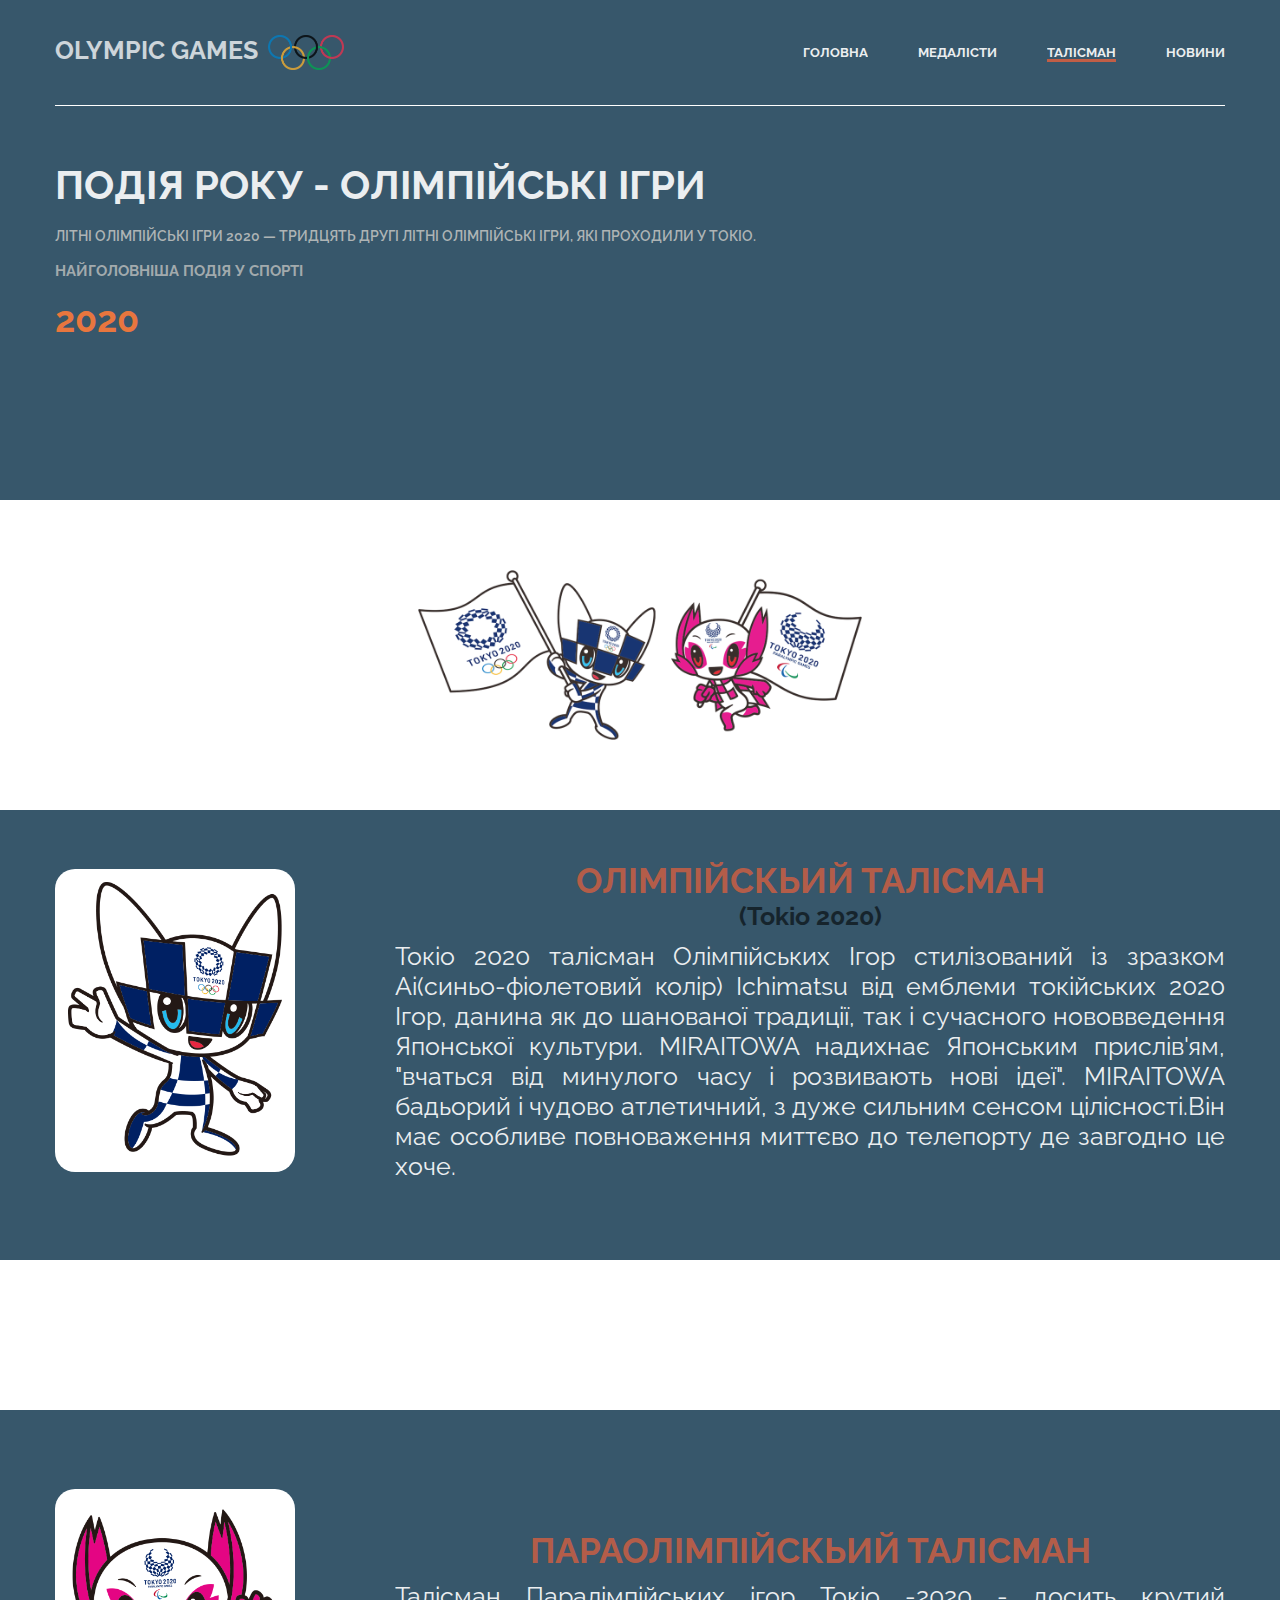
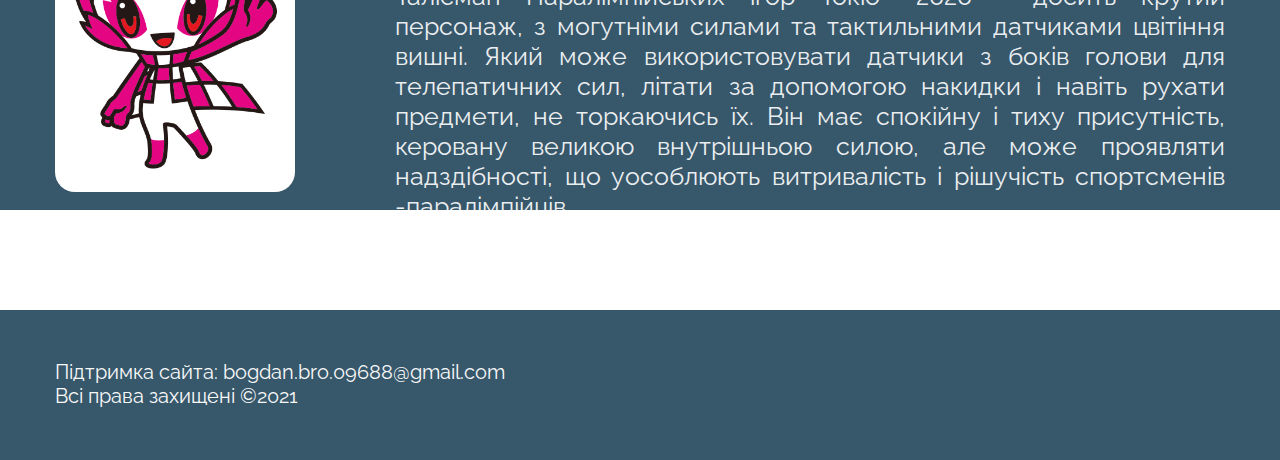
==== index3.html @ ca6afba3 "Add files via upload" ====
<!DOCTYPE html>
<html>
<head>
	<link rel="stylesheet" type="text/css" href="sc/style1.css">
	<link rel="preconnect" href="https://fonts.googleapis.com">
	<link rel="preconnect" href="https://fonts.gstatic.com" crossorigin>
	<link href="https://fonts.googleapis.com/css2?family=Open+Sans:wght@700&family=Raleway:wght@400;600;700&display=swap" rel="stylesheet">
	<link href="https://fonts.googleapis.com/css2?family=Contrail+One&display=swap" rel="stylesheet">
	
	<meta charset="utf-8">
	<title>Талісмани</title>
</head>
<body style="background-color: #ffff;">

<header class="top">
	<div class="nap">
		<div class="top_all">
			<div class="lv">
				OLYMPIC GAMES<img src="img/top.png" height="35px" style="padding: 0 0 0 10px;">
			</div>
		
		<nav class="upr">
			<a class="nav" href="index.html">ГОЛОВНА</a>
			<a class="nav" href="index2.html">МЕДАЛІСТИ</a>
		
			<a class="nav" href="index3.html" style="text-decoration: underline 3px solid #d15f43;" >ТАЛІСМАН</a>
			<a class="nav" href="https://olympics.com/ru/">НОВИНИ</a>
		</nav>
	</div>
</div>
</header>
<div class="bgt">
	<div class="nap">
		<div class="in_nap">
		<h1 class="bgt_title">Подія року - олімпійські ігри</h1>
		<div class="lkbut">Літні Олімпійські ігри 2020 — тридцять другі літні Олімпійські ігри, які проходили у Токіо.</div>
			<h2 class="pid">Найголовніша подія у спорті</h2>
			<h3 class="pid" style="color: #fc7a3a; font-size: 36px;">2020</h3>
			</div>
	</div>
</div>
<div class="ts_bg">
	<img src="img/ts_pic.png" class="ts_pic" height="170px">
</div>
<div>	
</div>

<div class="tlbg">	
<div class="inf1_tal">
	<div style="background-color: #fff; border-radius: 20px;">
		<img src="img/ts1.png" class="ts1">	
	</div>
	<div class="ts_inf"><h1 class="uk1" style="padding:0px">Олімпійскьий талісман <p class="tstx">(Tokio 2020)</p></h1>
		Токіо 2020 талісман Олімпійських Ігор стилізований із зразком Ai(синьо-фіолетовий колір) Ichimatsu від емблеми токійських 2020 Ігор, данина як до шанованої традиції, так і сучасного нововведення Японської культури. MIRAITOWA надихнає Японським прислів'ям, "вчаться від минулого часу і розвивають нові ідеї". MIRAITOWA бадьорий і чудово атлетичний, з дуже сильним сенсом цілісності.Він має особливе повноваження миттєво до телепорту де завгодно це хоче.
	</div>
</div>
</div>

<div class="tlbg2" style="margin-top: 150px;">	
<div class="inf1_tal">
	<div style="background-color: #fff; border-radius: 20px;">
		<img src="img/ts2.png" class="ts1">	
	</div>
	<div class="ts_inf" >
		<h1 class="uk1" >Параолімпійскьий талісман</h1>
		Талісман Паралімпійських ігор Токіо -2020 - досить крутий персонаж, з могутніми силами та тактильними датчиками цвітіння вишні. Який може використовувати датчики з боків голови для телепатичних сил, літати за допомогою накидки і навіть рухати предмети, не торкаючись їх. Він має спокійну і тиху присутність, керовану великою внутрішньою силою, але може проявляти надздібності, що уособлюють витривалість і рішучість спортсменів -паралімпійців. 
	</div>
	
</div>
</div>
<div style="width: 100%; background-color: #37576b; margin-top:100px;"><div class="footer1">Підтримка сайта: bogdan.bro.09688@gmail.com <br>  <p>Всі права захищені &copy2021</p></div></div>	

</body>	
</html>
---- sc/style1.css ----
body{
	background-color: #f9f9f9;
	margin: 0;
	font-family: 'Raleway', sans-serif;
	font-size: 14px;
	/*font-family: 'Contrail One', cursive;*/
	
}

*,
*:before,
*:after:{
	box-sizing: border-box;
}

h1, h2, h3, h4, h5, h6 {
margin: 0;
opacity: .9;
}


p{
	margin: 0 0 10px 0;
}

.top{
	height: 100px;
	width:100%;
	position: absolute;
	top: 0;
	left: 0;
	z-index: 100;
}
.nap{
	width: 100%;
	max-width: 1170px;
	margin: 0 auto;
}


.top_all{ 
	align-items: center;
	padding: 35px 0;
	display: flex;
	justify-content: space-between;
	border-bottom: 1px solid #ffff;
}

.upr{
	font-size: 13px;
	font-weight: bold;
	text-transform: uppercase;
	display: flex;
}

.upr: first-child{
	margin-left: 0;
}
.nav{
	margin: 0 0 0 50px;
	color: #ffff;
	text-decoration: none;
	opacity: .9;
	transition: opacity .1s linear;

}

.nav:hover{
	opacity: 1;
	text-decoration: underline 3px solid #d15f43;

}

.tp_pn{
}

.bgt{
	height: 500px;
	padding-top: 0px;
	background-color: #37576b;
	width: 100%;
	z-index: 99;
	display: flex;
	flex-direction: column;
	justify-content: center;
}

.lv{
	font-size: 25px;
	font-weight: bold;
	text-transform: uppercase;
	display: flex;
	color: #ffff;
	text-decoration: none;
	opacity: .75;
	transition: opacity .1s linear;
}

.bgt_title{
	margin: 0;
	font-size: 40px;
	text-transform: uppercase;
	color: #ffff;

	

}

.in_nap{
	width: 100%;
	max-width: 1170px;
	margin: 0 auto;

}

.pid{
	display: flex;
	justify-content: left;
	font-size: 15px;
	padding: 18px 0 0 0;
	color:#aeb4b5;
	text-transform: uppercase;
}



.lkbut{	
	color:#aeb4b5;
	text-transform: uppercase;
	align-content: left	;
	font-weight: 600;
	padding-top: 20px;

}

.crt{
	padding: 50px 0 100px 0;
	display: flex;
	justify-content: space-around;
	width: 100%;
	max-width: 1170px;
	margin: 0 auto;
}

.crt img{

	height: 250px;
	border: 5px solid #d15f43;
}


.inf2{
	width: 100%;
	background-color: 	#37576b;
	height: 400px;
	padding: auto;
	display: flex;
	justify-items: center;
}


.inf3{
	text-align: justify;
	font-size: 25px;
	color: #ffff;
	width: 100%;
	max-width: 1170px;
	margin: auto;
}

.inf4{
	display: block;
	text-align: justify;
	height: 230px;
	width: 100%;
	max-width: 1170px;
	margin: 0 auto;
	display: flex;
	justify-content: space-around;
	padding: 50px 0;
}
.glov{
	margin: 0 auto;
	width: 100%;
	max-width: 1170px;
	display: flex;
	justify-content: center;
	text-align: justify;
}

.inf4_inf{
	max-height: 250px;
	width: 100%;
	font-size: 25px;
	padding: 0 0 0 50px;
}
.inf4_pic{
	border-radius: 10px;
	height: 280px;

}
.uk1{
	font-size: 35px;
	color: #d15f43;
	text-transform: uppercase;
	text-align: center;
	padding: 70px 0 10px 0;
}

.footer1{
	font-size: 20px;
	max-width: 1170px;
	margin: 100px 0 0 0;
	height: 50px;
	margin: 0 auto;
	color: #f9f9f9;
	padding: 50px;
}

table {
padding: 0px 0 50px 0;
display: flex;
align-items: center;
font-size: 20px;
border-collapse: collapse;
text-align: center;
}
th, td:first-child {
background: #AFCDE7;
color: white;
padding: 18px 30px;
}
th, td {

border-style: solid;
border-width: 0 1px 1px 0;
border-color: white;
}	
td {
background: #D8E6F3;

}
th:first-child, td:first-child {
text-align: left;
}

.sp{
	width: 100%;
	margin: 0 auto;
	display: flex;
	justify-content: center;

}

.ts_bg{
	background-color: #fff;
	padding: 70px 0;
	display: flex;
	justify-content: center;
	opacity: .9;
}


.tstx{
	color: #000;
	text-transform: capitalize;
	text-align: center;
	font-size: 25px;
	opacity: .7;
}

.inf1_tal{
	width: 100%;
	max-width: 1170px;
	margin: 0 auto;
	display: flex;
	justify-content: space-between;
}



.inf1_tal{
	display: block;
	text-align: justify;
	
	width: 100%;
	max-width: 1170px;
	margin: 0 auto;
	display: flex;
	justify-content: space-betwee;
	align-items: center;
	padding: 50px 0;
}

.ts_inf{
	width: 80%;
	font-size: 25px;
	padding: 0 0 0 100px;
	color: white;
	opacity: .9;
}
.ts1{
	border-radius: 10px;
	height: 300px;

}

.tlbg{
	height: 450px;
	width: 100%;
	background-color:#37576b ;
}

.glov{
	width: 100%;
	height: 350px;
}

.tlbg2{
	height: 400px;
	width: 100%;
	background-color:#37576b ;
}
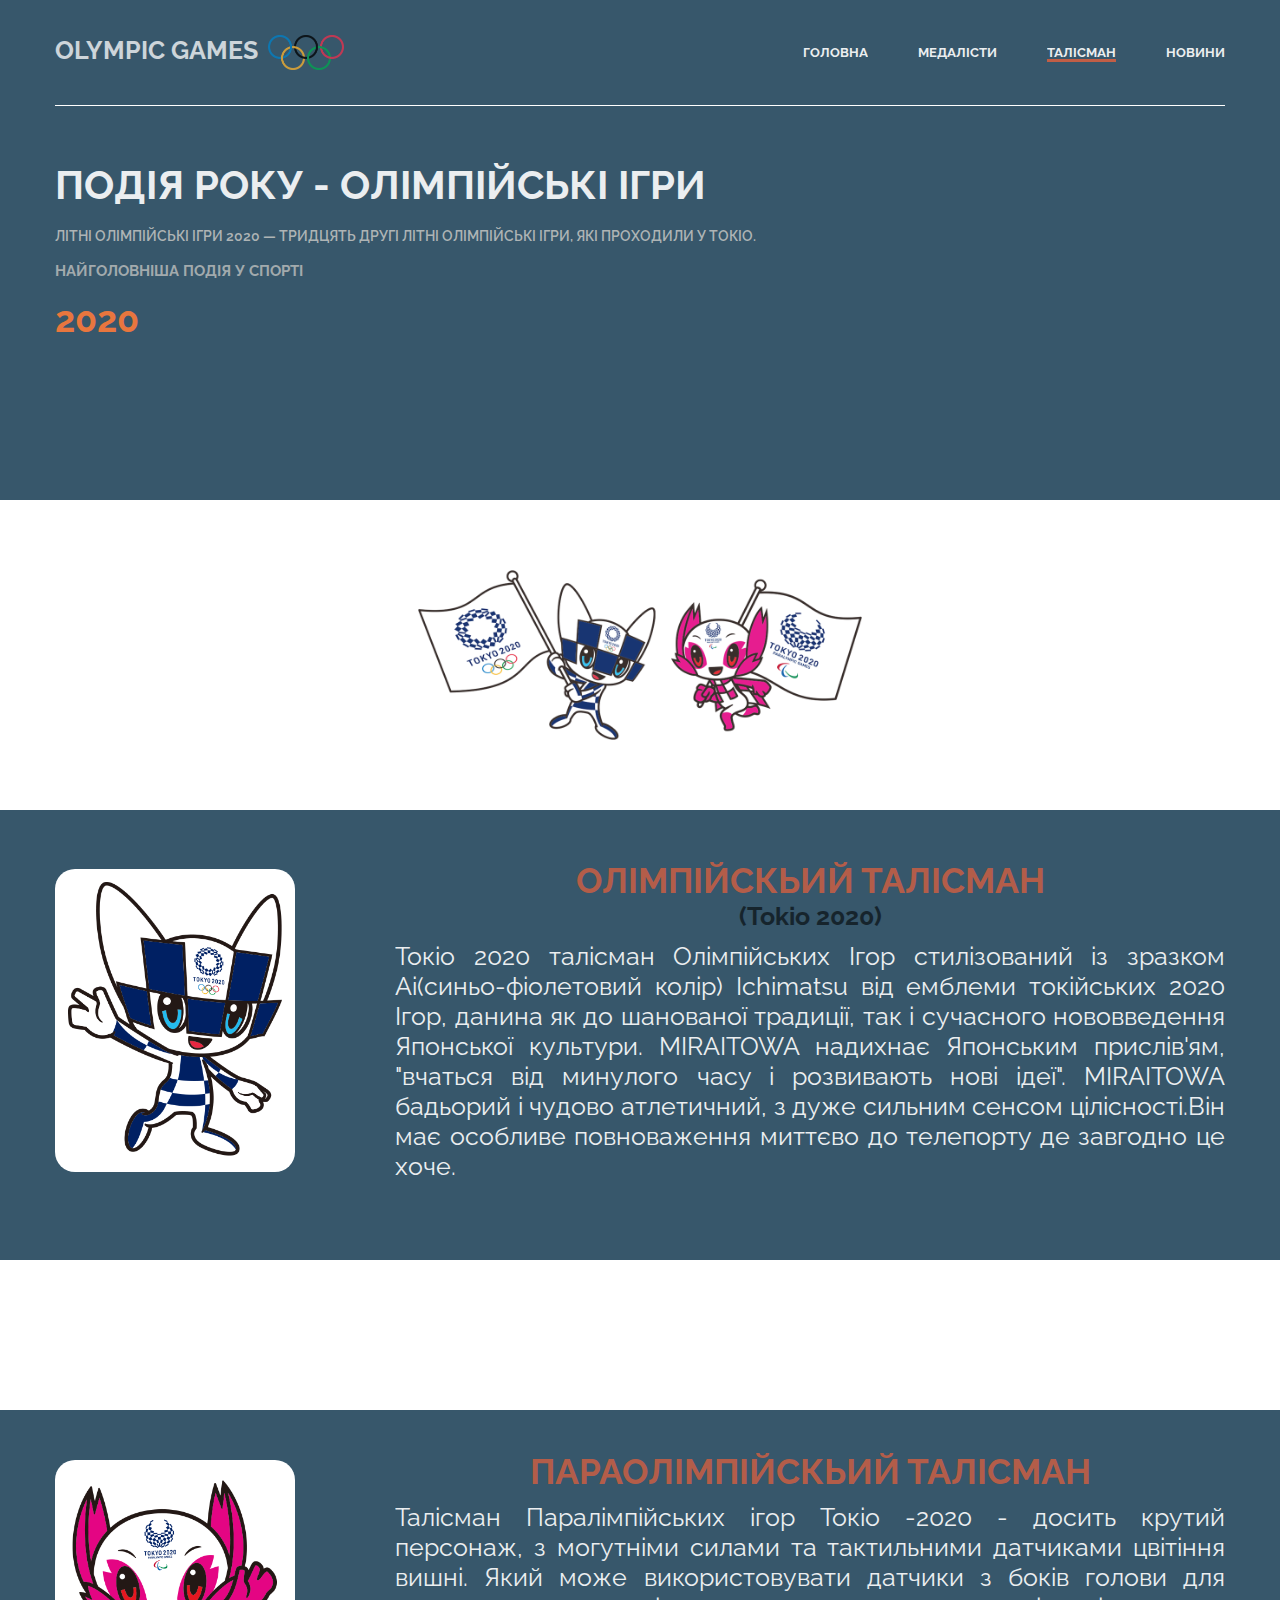
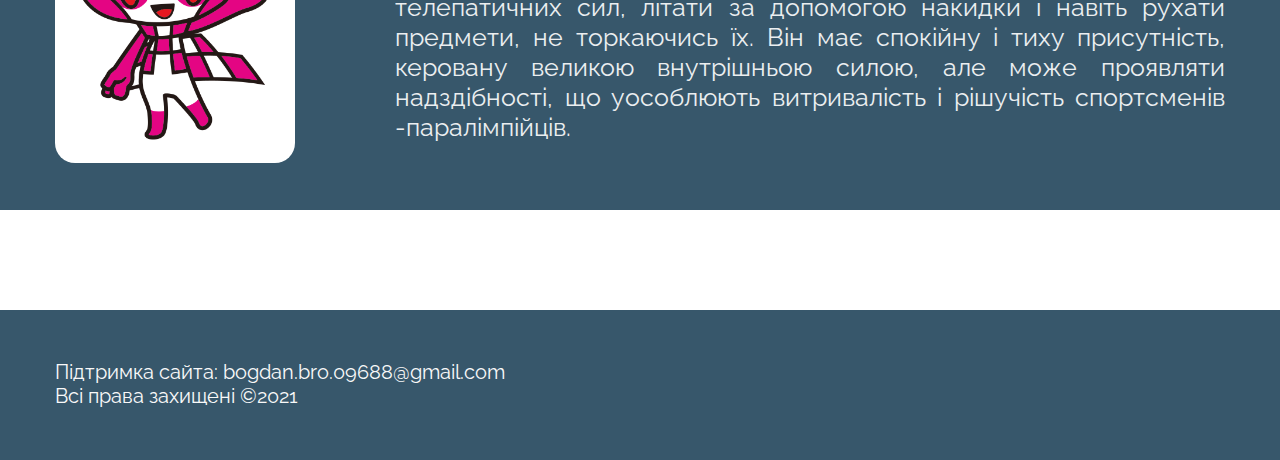
==== commit 0ca92a26: "отступ сверху" ====
--- a/index3.html
+++ b/index3.html
@@ -63,7 +63,7 @@
 		<img src="img/ts2.png" class="ts1">	
 	</div>
 	<div class="ts_inf" >
-		<h1 class="uk1" >Параолімпійскьий талісман</h1>
+		<h1 class="uk1" style="margin-top: -100px;" >Параолімпійскьий талісман</h1>
 		Талісман Паралімпійських ігор Токіо -2020 - досить крутий персонаж, з могутніми силами та тактильними датчиками цвітіння вишні. Який може використовувати датчики з боків голови для телепатичних сил, літати за допомогою накидки і навіть рухати предмети, не торкаючись їх. Він має спокійну і тиху присутність, керовану великою внутрішньою силою, але може проявляти надздібності, що уособлюють витривалість і рішучість спортсменів -паралімпійців. 
 	</div>
 	
